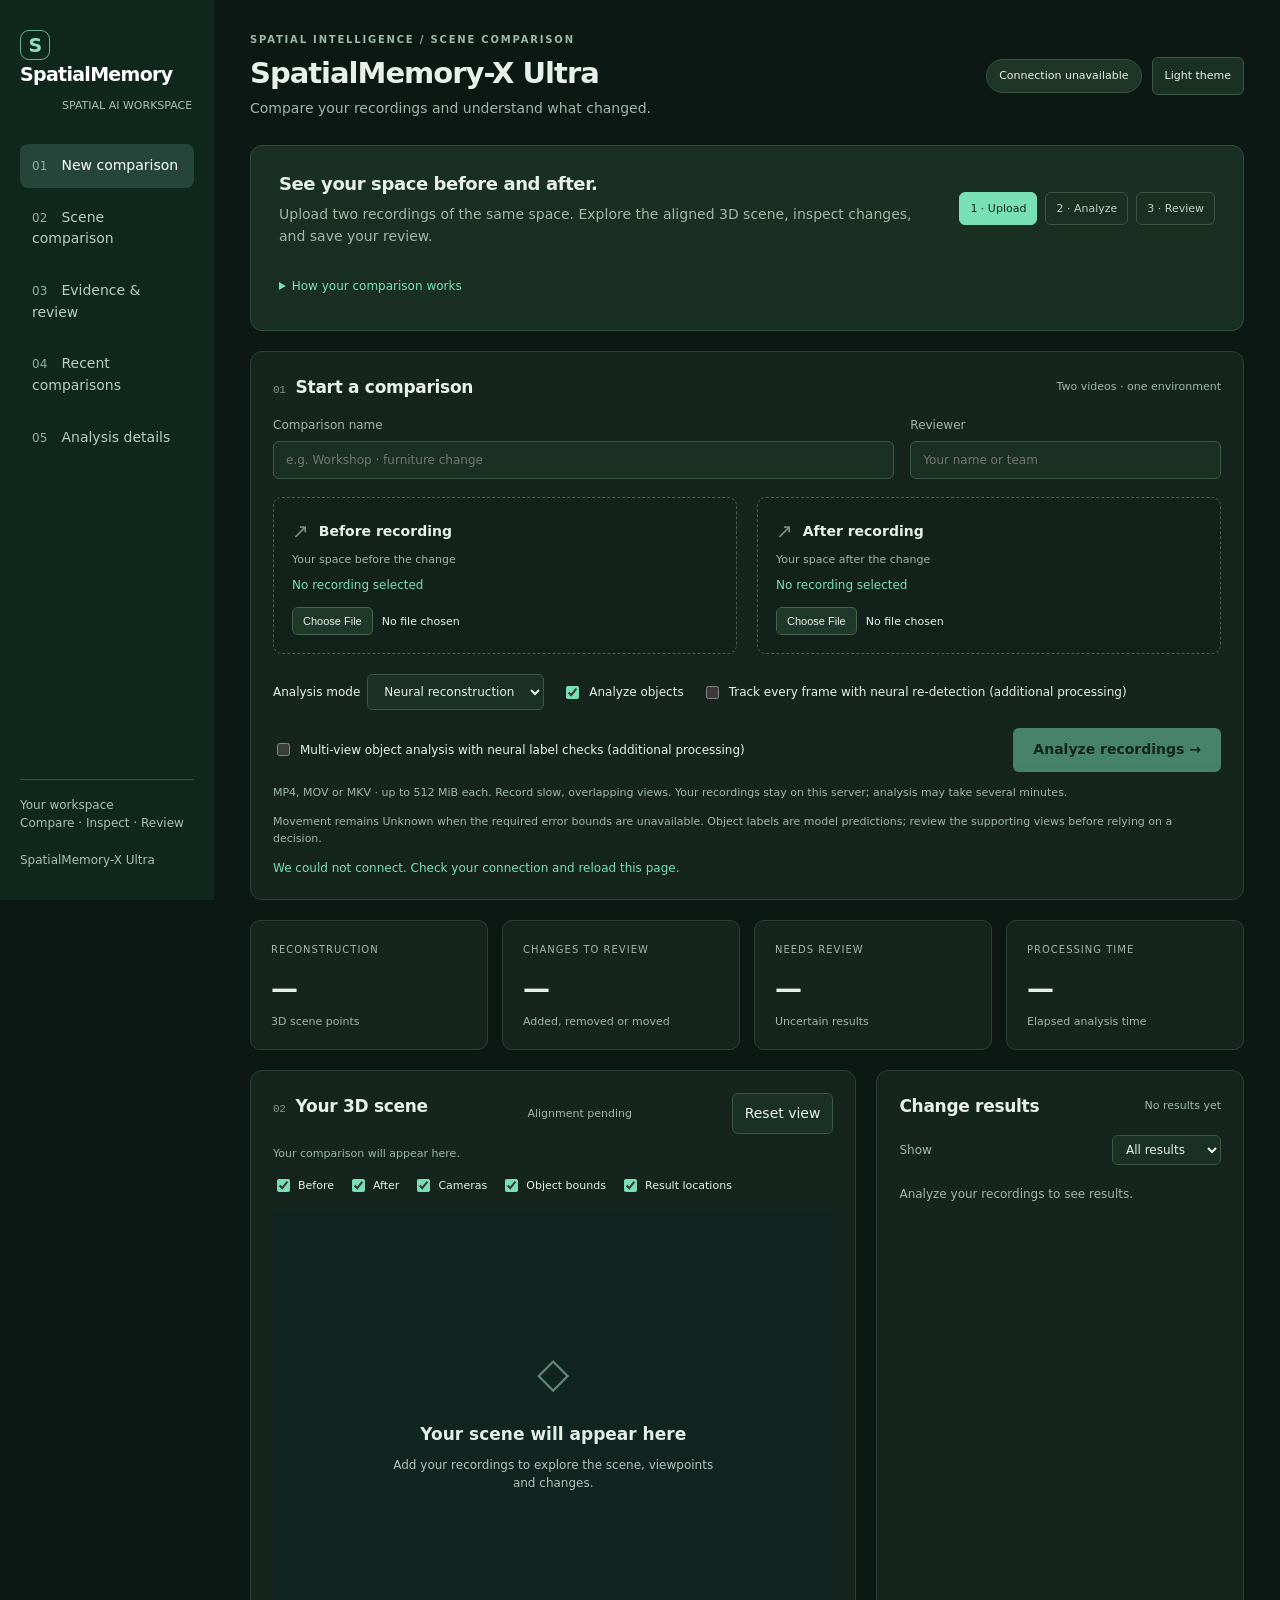
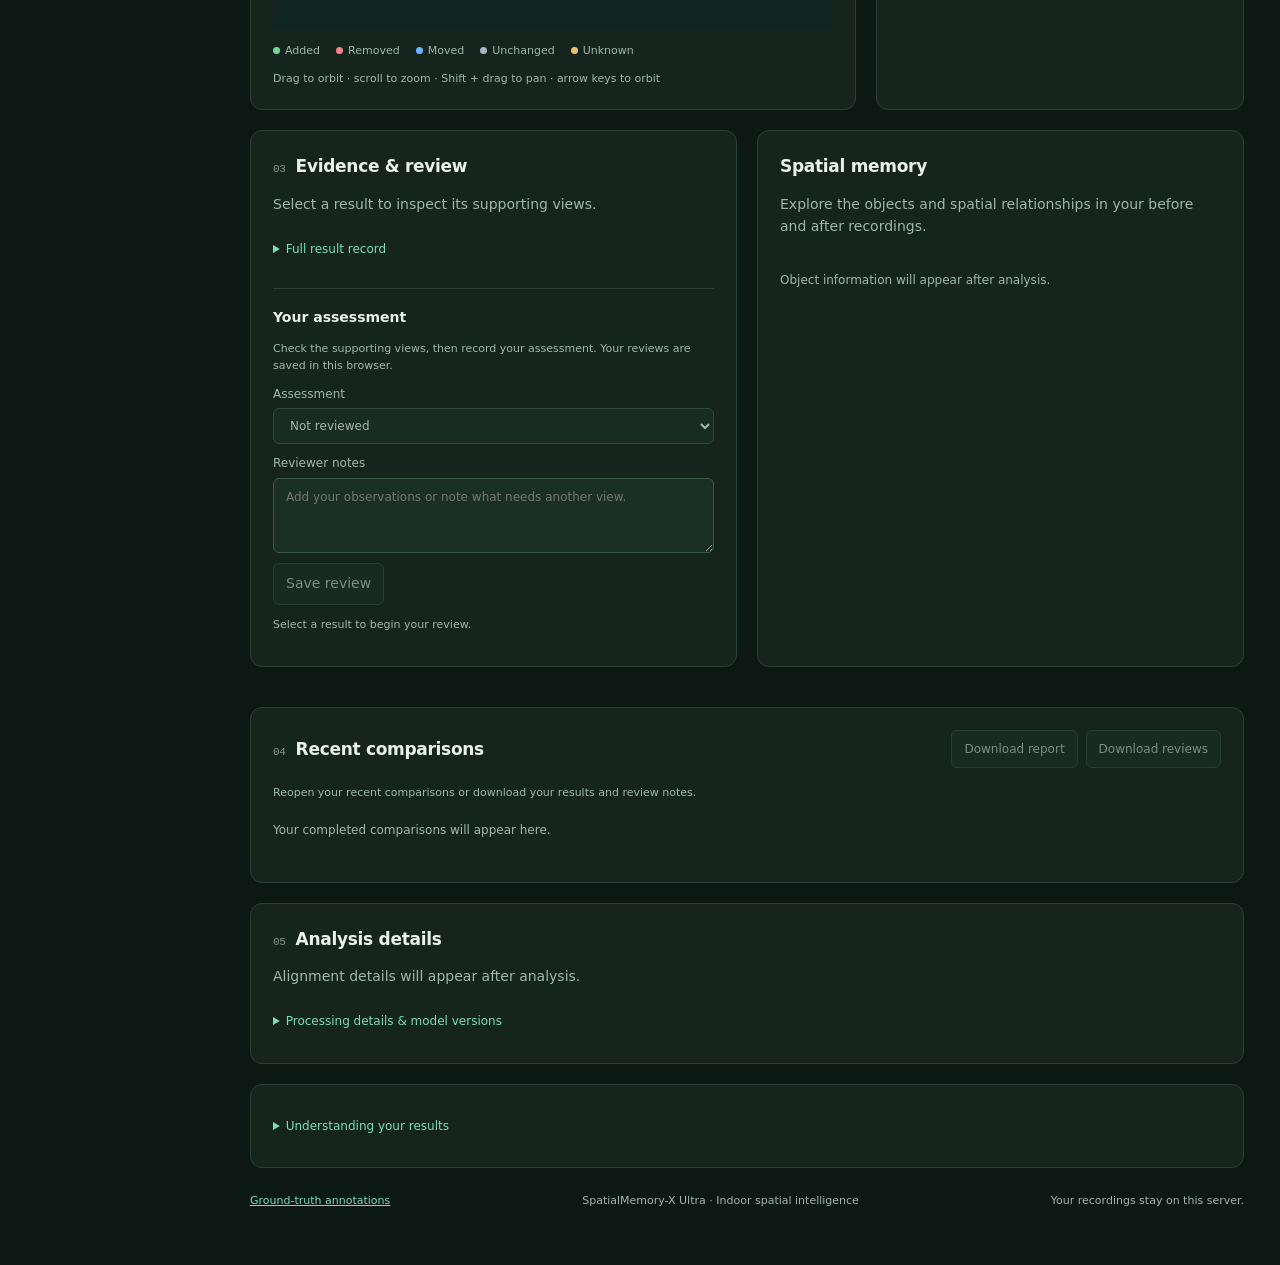
==== src/spatialmemory/dashboard.html @ 76702ff9 "Add and evaluate offline local vision-language backend with UI control" ====
<!doctype html>
<html lang="en" data-theme="dark">
  <head>
    <meta charset="utf-8" />
    <meta name="viewport" content="width=device-width,initial-scale=1" />
    <title>SpatialMemory-X Ultra · Scene comparison</title>
    <style>
      [hidden] { display: none !important; }
      #artifactLinks { margin: 16px 0; flex-wrap: wrap; }
      #artifactLinks a { display: inline-block; padding: 8px 12px; border: 1px solid currentColor; border-radius: 8px; text-decoration: none; font-size: 12px; }
      :root {
        color-scheme: light;
        --bg: #f4f5f2;
        --panel: #fff;
        --line: #dce2dd;
        --muted: #65746f;
        --text: #19342c;
        --accent: #087b62;
        --dark: #112b24;
      }
      * {
        box-sizing: border-box;
      }
      html {
        scroll-behavior: smooth;
        scroll-padding-top: 24px;
      }
      body {
        background: var(--bg);
        color: var(--text);
        font:
          14px/1.55 system-ui,
          -apple-system,
          sans-serif;
        margin: 0;
      }
      button,
      input,
      select,
      textarea {
        font: inherit;
      }
      button,
      a,
      input,
      select,
      textarea {
        touch-action: manipulation;
      }
      button:focus-visible,
      a:focus-visible,
      input:focus-visible,
      select:focus-visible,
      textarea:focus-visible,
      canvas:focus-visible {
        outline: 3px solid #31a786;
        outline-offset: 3px;
      }
      a {
        color: var(--accent);
      }
      .skip-link {
        position: fixed;
        top: -80px;
        left: 20px;
        z-index: 10;
        background: #fff;
        padding: 12px;
      }
      .skip-link:focus {
        top: 12px;
      }
      .rail {
        position: fixed;
        inset: 0 auto 0 0;
        width: 214px;
        background: var(--dark);
        color: #d9e9e2;
        padding: 30px 20px;
        display: flex;
        flex-direction: column;
        gap: 30px;
      }
      .brand {
        font-size: 19px;
        font-weight: 750;
        letter-spacing: -0.7px;
        color: #fff;
      }
      .brand-mark {
        display: inline-grid;
        place-items: center;
        width: 30px;
        height: 30px;
        border: 1px solid #66b397;
        border-radius: 9px;
        margin-right: 8px;
        color: #8ce2bf;
      }
      .rail small {
        color: #a6c2b6;
        display: block;
        font-size: 11px;
        margin: 7px 0 0 42px;
      }
      .rail nav {
        display: grid;
        gap: 8px;
      }
      .rail a {
        color: #b7cfc3;
        text-decoration: none;
        padding: 11px 12px;
        border-radius: 8px;
      }
      .rail a:hover,
      .rail a.active {
        background: #25453a;
        color: #fff;
      }
      .rail a span {
        display: inline-block;
        width: 25px;
        font-size: 12px;
        color: #8ab39f;
      }
      .rail-bottom {
        margin-top: auto;
        font-size: 12px;
        color: #a6c2b6;
        border-top: 1px solid #335046;
        padding-top: 16px;
      }
      main {
        max-width: 1680px;
        margin: 0 auto 0 214px;
        padding: 32px 36px;
      }
      header {
        display: flex;
        justify-content: space-between;
        align-items: center;
        gap: 18px;
        margin-bottom: 25px;
      }
      .eyebrow {
        font-size: 10px;
        font-weight: 700;
        letter-spacing: 1.8px;
        text-transform: uppercase;
        color: var(--muted);
      }
      h1 {
        font-size: 29px;
        line-height: 1.2;
        letter-spacing: -1px;
        margin: 8px 0;
      }
      h2 {
        font-size: 17px;
        margin: 0 0 14px;
        letter-spacing: -0.3px;
      }
      h3 {
        font-size: 14px;
        margin: 0 0 10px;
      }
      .muted {
        color: var(--muted);
      }
      .tag {
        font-size: 11px;
        background: #e6eee8;
        border: 1px solid #d6e1d9;
        padding: 7px 12px;
        border-radius: 20px;
        white-space: nowrap;
      }
      .service-dot {
        display: inline-block;
        width: 6px;
        height: 6px;
        background: #8e9993;
        border-radius: 50%;
        margin-right: 7px;
      }
      .service-dot.online {
        background: #168663;
      }
      .intro {
        display: flex;
        justify-content: space-between;
        align-items: center;
        gap: 20px;
        padding: 24px 28px;
        background: #e7eee7;
        border: 1px solid #d8e3d9;
        border-radius: 12px;
        margin-bottom: 20px;
      }
      .intro p {
        margin: 6px 0 0;
        max-width: 680px;
      }
      .intro strong {
        font-size: 18px;
        letter-spacing: -0.4px;
      }
      .steps {
        display: flex;
        gap: 8px;
        flex-wrap: wrap;
      }
      .step {
        border: 1px solid #c8d6cc;
        border-radius: 6px;
        padding: 7px 10px;
        font-size: 11px;
        background: #f3f6f1;
      }
      .step.current {
        background: #13684f;
        color: #fff;
        border-color: #13684f;
      }
      .grid {
        display: grid;
        grid-template-columns: 1fr 1fr;
        gap: 20px;
      }
      .workspace {
        display: grid;
        grid-template-columns: minmax(0, 1.65fr) minmax(300px, 1fr);
        gap: 20px;
      }
      .panel {
        background: var(--panel);
        border: 1px solid var(--line);
        padding: 22px;
        border-radius: 12px;
        margin: 20px 0;
        min-width: 0;
      }
      .workspace .panel {
        margin: 0;
      }
      .panel-heading,
      .banner {
        display: flex;
        align-items: center;
        justify-content: space-between;
        gap: 14px;
      }
      .panel-heading {
        margin-bottom: 16px;
      }
      .panel-heading h2 {
        margin: 0;
      }
      .section-number {
        font:
          11px ui-monospace,
          monospace;
        color: #81948a;
        margin-right: 10px;
      }
      .warning {
        color: #655e40;
        background: #f7f3e6;
        border: 1px solid #e8e0c4;
        padding: 12px 16px;
        border-radius: 8px;
        font-size: 12px;
        margin: 18px 0;
      }
      .upload {
        background: #fafcf9;
        border: 1px dashed #b6c9bd;
        border-radius: 9px;
        padding: 18px;
        cursor: pointer;
        min-width: 0;
      }
      .upload-title {
        display: flex;
        align-items: center;
        gap: 10px;
        font-weight: 650;
      }
      .upload-icon {
        font-size: 20px;
        font-weight: 400;
        color: #779387;
      }
      .upload small {
        display: block;
        color: var(--muted);
        font-size: 11px;
        margin-top: 4px;
      }
      .file-label {
        font-size: 12px;
        color: var(--accent);
        overflow-wrap: anywhere;
        display: block;
        margin-top: 8px;
      }
      label {
        display: block;
      }
      input,
      select,
      button,
      textarea {
        border: 1px solid #c9d5cc;
        border-radius: 6px;
        background: #fff;
        color: var(--text);
        padding: 9px 12px;
      }
      input[type="file"] {
        max-width: 100%;
        width: 100%;
        margin: 12px 0 0;
        font-size: 11px;
        background: transparent;
        border: 0;
        padding: 0;
      }
      input[type="file"]::file-selector-button {
        border: 1px solid #cbd8ce;
        border-radius: 5px;
        padding: 7px 10px;
        background: #fff;
        color: var(--text);
        margin-right: 9px;
      }
      input[type="checkbox"] {
        accent-color: var(--accent);
      }
      button {
        cursor: pointer;
      }
      button:hover {
        background: #edf4ee;
      }
      button.primary {
        background: var(--accent);
        color: #fff;
        font-weight: 650;
        border: 0;
        padding: 11px 20px;
      }
      button.primary:hover {
        background: #086b55;
      }
      button:disabled {
        opacity: 0.5;
        cursor: not-allowed;
      }
      .controls {
        display: flex;
        gap: 18px;
        flex-wrap: wrap;
        align-items: center;
        margin-top: 20px;
      }
      .controls label {
        display: flex;
        align-items: center;
        gap: 7px;
        font-size: 12px;
        max-width: 100%;
        flex-wrap: wrap;
      }
      .controls select {
        max-width: 100%;
      }
      .metadata {
        display: grid;
        grid-template-columns: 2fr 1fr;
        gap: 16px;
        margin-bottom: 18px;
      }
      .metadata label {
        font-size: 12px;
        color: var(--muted);
      }
      .metadata input {
        display: block;
        width: 100%;
        margin-top: 6px;
      }
      .form-note {
        font-size: 11px;
        margin: 12px 0 0;
      }
      .form-actions {
        margin-left: auto;
      }
      video {
        width: 100%;
        max-height: 180px;
        display: none;
        border-radius: 6px;
        margin-top: 12px;
        background: #112b24;
      }
      .scene-surface {
        position: relative;
      }
      canvas {
        width: 100%;
        height: 420px;
        background: #10251f;
        border-radius: 8px;
        touch-action: none;
        display: block;
      }
      .scene-empty {
        position: absolute;
        inset: 0;
        display: grid;
        place-content: center;
        text-align: center;
        pointer-events: none;
        color: #afc6ba;
        padding: 35px;
      }
      .scene-empty strong {
        font-size: 17px;
        color: #e3eee7;
      }
      .scene-empty p {
        max-width: 320px;
        margin: 8px auto;
        font-size: 12px;
      }
      .scene-empty .empty-symbol {
        font-size: 42px;
        color: #618674;
        margin-bottom: 16px;
      }
      .toolbar {
        display: flex;
        gap: 14px;
        flex-wrap: wrap;
        font-size: 11px;
        margin-bottom: 15px;
      }
      .toolbar label {
        display: flex;
        align-items: center;
        gap: 5px;
      }
      .legend {
        display: flex;
        gap: 16px;
        flex-wrap: wrap;
        font-size: 11px;
        color: var(--muted);
        margin-top: 12px;
      }
      .dot {
        width: 7px;
        height: 7px;
        display: inline-block;
        border-radius: 50%;
        margin-right: 5px;
      }
      .stats {
        display: grid;
        grid-template-columns: repeat(4, 1fr);
        gap: 14px;
        margin: 20px 0;
      }
      .stat {
        background: var(--panel);
        border: 1px solid var(--line);
        padding: 17px 20px;
        border-radius: 10px;
      }
      .stat strong {
        font-size: 27px;
        font-weight: 550;
        letter-spacing: -1px;
        display: block;
        margin-top: 8px;
      }
      .stat span {
        color: var(--muted);
        font-size: 11px;
      }
      .stat .stat-label {
        font-size: 10px;
        letter-spacing: 1px;
        text-transform: uppercase;
      }
      .event {
        display: block;
        width: 100%;
        text-align: left;
        background: #f8faf7;
        margin: 8px 0;
        padding: 12px;
        border-color: var(--line);
      }
      .event.selected {
        border-color: var(--accent);
        background: #eaf4ec;
        box-shadow: inset 3px 0 var(--accent);
      }
      .event small {
        display: block;
        color: var(--muted);
        font-size: 11px;
        margin-top: 5px;
      }
      .chip {
        font-size: 10px;
        font-weight: 750;
        display: inline-block;
        margin-right: 7px;
        letter-spacing: 0.3px;
      }
      .evidence-image {
        width: 100%;
        border-radius: 7px;
      }
      .evidence-frame {
        margin: 0;
        min-width: 0;
      }
      #frames {
        display: grid;
        grid-template-columns: repeat(2, minmax(0, 1fr));
        gap: 14px;
      }
      .frame-title {
        font-size: 11px;
        color: var(--muted);
        margin: 12px 0 5px;
      }
      pre {
        white-space: pre-wrap;
        word-break: break-word;
        font:
          11px/1.6 ui-monospace,
          monospace;
        overflow: auto;
        max-height: 450px;
        color: #40564a;
        background: #f5f7f3;
        border-radius: 6px;
        padding: 14px;
      }
      table {
        width: 100%;
        border-collapse: collapse;
        font-size: 12px;
      }
      th,
      td {
        text-align: left;
        padding: 10px;
        border-bottom: 1px solid var(--line);
      }
      th {
        color: var(--muted);
        font-weight: 500;
      }
      td {
        overflow-wrap: anywhere;
      }
      #memory {
        overflow-x: auto;
      }
      details > summary {
        cursor: pointer;
        color: var(--accent);
        font-size: 12px;
        padding: 10px 0;
      }
      #status {
        color: var(--accent);
        font-size: 12px;
        margin-bottom: 0;
        overflow-wrap: anywhere;
      }
      .empty {
        color: var(--muted);
        padding: 20px 0;
        font-size: 12px;
      }
      #events {
        max-height: 410px;
        overflow: auto;
      }
      .filter-row {
        display: flex;
        justify-content: space-between;
        align-items: center;
        font-size: 12px;
      }
      .filter-row select {
        padding: 6px 9px;
        max-width: 180px;
      }
      .review-form {
        border-top: 1px solid var(--line);
        margin-top: 20px;
        padding-top: 18px;
      }
      .review-form label {
        font-size: 12px;
        color: var(--muted);
        margin: 10px 0;
      }
      .review-form select,
      .review-form textarea {
        display: block;
        width: 100%;
        margin-top: 5px;
      }
      .review-form textarea {
        resize: vertical;
        min-height: 75px;
      }
      .review-status {
        font-size: 11px;
        color: var(--muted);
      }
      .run-item {
        display: flex;
        align-items: center;
        justify-content: space-between;
        gap: 15px;
        border-bottom: 1px solid var(--line);
        padding: 12px 0;
      }
      .run-item strong {
        font-size: 13px;
      }
      .run-item small {
        display: block;
        font-size: 11px;
        color: var(--muted);
      }
      .run-item button {
        font-size: 12px;
      }
      .footer {
        font-size: 11px;
        color: var(--muted);
        display: flex;
        justify-content: space-between;
        gap: 14px;
        margin: 24px 0;
      }
      .kbd {
        font:
          10px ui-monospace,
          monospace;
        border: 1px solid var(--line);
        padding: 1px 4px;
        border-radius: 3px;
      }
      .export-group {
        display: flex;
        gap: 8px;
        flex-wrap: wrap;
      }
      .export-group button {
        font-size: 12px;
      }
      .workspace-note {
        font-size: 11px;
        margin-bottom: 0;
      }
      .alignment-badge {
        font-size: 11px;
        color: var(--muted);
      }
      @media (min-width: 1600px) {
        main {
          padding: 40px 50px;
        }
      }
      @media (max-width: 1100px) {
        .rail {
          width: 175px;
          padding: 25px 14px;
        }
        main {
          margin-left: 175px;
          padding: 25px 22px;
        }
        .workspace {
          grid-template-columns: minmax(0, 1.4fr) minmax(270px, 1fr);
        }
        .intro {
          align-items: flex-start;
          flex-direction: column;
        }
      }
      @media (max-width: 850px) {
        .rail {
          position: static;
          width: 100%;
          padding: 15px 18px;
          gap: 14px;
        }
        .rail small,
        .rail-bottom {
          display: none;
        }
        .rail nav {
          display: flex;
          flex-wrap: wrap;
          gap: 5px;
        }
        .rail a {
          padding: 6px 10px;
          font-size: 12px;
        }
        .rail a span {
          width: 18px;
        }
        main {
          margin: 0;
          padding: 20px 18px;
        }
        .grid,
        .workspace {
          grid-template-columns: 1fr;
        }
        .stats {
          grid-template-columns: repeat(2, 1fr);
        }
        header {
          align-items: flex-start;
        }
        .tag {
          font-size: 10px;
          white-space: normal;
          max-width: 125px;
        }
        h1 {
          font-size: 25px;
        }
        canvas {
          height: 340px;
        }
        #frames {
          grid-template-columns: 1fr;
        }
        .metadata {
          grid-template-columns: 1fr;
        }
        .intro {
          padding: 20px;
        }
        .panel {
          padding: 18px;
        }
        .form-actions {
          margin-left: 0;
          width: 100%;
        }
        .form-actions button {
          width: 100%;
        }
        .footer {
          flex-direction: column;
        }
        .run-item {
          flex-wrap: wrap;
        }
      }

      .header-actions {
        display: flex;
        align-items: center;
        gap: 10px;
      }
      header > div {
        min-width: 0;
      }
      #themeToggle {
        font-size: 11px;
        white-space: nowrap;
      }
      .intro {
        flex-wrap: wrap;
      }
      .intro > div:first-child {
        flex: 1 1 380px;
      }
      .method-overview {
        order: 3;
        flex-basis: 100%;
      }
      .method-overview p {
        font-size: 12px;
        max-width: 900px;
      }
      .scene-empty .empty-symbol {
        font-family: system-ui;
      }
      #loadedTrial {
        margin-bottom: 14px;
        overflow-wrap: anywhere;
      }
      html[data-theme="dark"] {
        color-scheme: dark;
        --bg: #0c1814;
        --panel: #15251e;
        --line: #2b4035;
        --muted: #a0b7aa;
        --text: #e8f0ea;
        --accent: #79dfb5;
        --dark: #10271e;
      }
      html[data-theme="dark"] .rail {
        background: #10271e;
      }
      html[data-theme="dark"] .tag {
        background: #1e3528;
        border-color: #355442;
      }
      html[data-theme="dark"] .intro {
        background: #192f23;
        border-color: #304c39;
      }
      html[data-theme="dark"] .step {
        background: #1b3025;
        border-color: #3b5544;
        color: #bcd2c3;
      }
      html[data-theme="dark"] .step.current {
        background: #79dfb5;
        border-color: #79dfb5;
        color: #10271e;
      }
      html[data-theme="dark"] .upload {
        background: #12211a;
        border-color: #45624f;
      }
      html[data-theme="dark"] input,
      html[data-theme="dark"] select,
      html[data-theme="dark"] textarea,
      html[data-theme="dark"] button {
        background: #1b3025;
        border-color: #3b5745;
        color: #e8f0ea;
      }
      html[data-theme="dark"] input[type="file"] {
        background: transparent;
        border: 0;
      }
      html[data-theme="dark"] input[type="file"]::file-selector-button {
        background: #20382a;
        color: #e8f0ea;
        border-color: #46634d;
      }
      html[data-theme="dark"] button:hover {
        background: #294431;
      }
      html[data-theme="dark"] button.primary {
        background: #79dfb5;
        color: #10271e;
      }
      html[data-theme="dark"] button.primary:hover {
        background: #9be9c7;
      }
      html[data-theme="dark"] .event {
        background: #192c21;
      }
      html[data-theme="dark"] .event.selected {
        background: #234231;
      }
      html[data-theme="dark"] .warning {
        background: #302b1d;
        border-color: #5a4b2b;
        color: #ead7a1;
      }
      html[data-theme="dark"] pre {
        background: #102019;
        color: #c5d9cb;
      }
      html[data-theme="dark"] .alignment-badge {
        color: var(--muted);
      }
      html[data-theme="dark"] .chip[data-change="ADDED"] {
        color: #71d898 !important;
      }
      html[data-theme="dark"] .chip[data-change="REMOVED"] {
        color: #f68083 !important;
      }
      html[data-theme="dark"] .chip[data-change="MOVED"] {
        color: #66b4ff !important;
      }
      html[data-theme="dark"] .chip[data-change="UNCHANGED"] {
        color: #b6c4bc !important;
      }
      html[data-theme="dark"] .chip[data-change="UNKNOWN"] {
        color: #ecc16b !important;
      }
      html[data-theme="dark"] #alignmentBadge[data-valid="true"] {
        color: #79dfb5 !important;
      }
      html[data-theme="dark"] #alignmentBadge[data-valid="false"] {
        color: #f68083 !important;
      }
      @media (max-width: 850px) {
        header {
          display: block;
        }
        .header-actions {
          margin-top: 14px;
        }
        .intro > div:first-child {
          flex-basis: 100%;
        }
      }
    </style>
  </head>
  <body>
    <a class="skip-link" href="#trial">Skip to your workspace</a>
    <aside class="rail" aria-label="Workspace navigation">
      <div>
        <div class="brand"><span class="brand-mark">S</span>SpatialMemory</div>
        <small>SPATIAL AI WORKSPACE</small>
      </div>
      <nav>
        <a class="active" href="#trial"><span>01</span> New comparison</a
        ><a href="#scene"><span>02</span> Scene comparison</a
        ><a href="#evidence-panel"><span>03</span> Evidence &amp; review</a
        ><a href="#history"><span>04</span> Recent comparisons</a
        ><a href="#diagnostic-panel"><span>05</span> Analysis details</a>
      </nav>
      <div class="rail-bottom">
        Your workspace<br />Compare · Inspect · Review<br /><br />SpatialMemory-X
        Ultra
      </div>
    </aside>
    <main>
      <header>
        <div>
          <div class="eyebrow">Spatial intelligence / scene comparison</div>
          <h1>SpatialMemory-X Ultra</h1>
          <div class="muted">
            Compare your recordings and understand what changed.
          </div>
        </div>
        <div class="header-actions">
          <span class="tag" id="serviceStatus" data-state="connecting"
            ><i class="service-dot"></i>Connecting…</span
          ><button
            type="button"
            id="themeToggle"
            aria-label="Switch to light theme"
          >
            Light theme
          </button>
        </div>
      </header>
      <div class="intro">
        <div>
          <strong>See your space before and after.</strong>
          <p class="muted">
            Upload two recordings of the same space. Explore the aligned 3D
            scene, inspect changes, and save your review.
          </p>
        </div>
        <details class="method-overview">
          <summary>How your comparison works</summary>
          <p>
            We prepare your frames, reconstruct each recording, and align the
            scenes before comparing them. Object analysis uses masks, appearance
            and distinct viewpoints to assess changes. Results with insufficient
            evidence remain Unknown.
          </p>
        </details>
        <div class="steps" aria-label="Comparison workflow">
          <span class="step current" id="stepInput">1 · Upload</span
          ><span class="step" id="stepProcess">2 · Analyze</span
          ><span class="step" id="stepReview">3 · Review</span>
        </div>
      </div>
      <section class="panel" id="trial" tabindex="-1">
        <div class="panel-heading">
          <h2><span class="section-number">01</span>Start a comparison</h2>
          <span class="muted" style="font-size: 11px"
            >Two videos · one environment</span
          >
        </div>
        <form id="upload">
          <div class="metadata">
            <label
              >Comparison name<input
                id="trialName"
                maxlength="100"
                placeholder="e.g. Workshop · furniture change" /></label
            ><label
              >Reviewer<input
                id="reviewerName"
                maxlength="80"
                placeholder="Your name or team"
            /></label>
          </div>
          <div class="grid">
            <label class="upload"
              ><span class="upload-title"
                ><span class="upload-icon">↗</span>Before recording</span
              ><small>Your space before the change</small
              ><span class="file-label" id="beforeFile"
                >No recording selected</span
              ><input
                type="file"
                name="before"
                accept=".mp4,.mov,.mkv,video/*"
                required /><video controls preload="metadata" id="bv"></video><small id="beforePreview" role="status" hidden></small></label
            ><label class="upload"
              ><span class="upload-title"
                ><span class="upload-icon">↗</span>After recording</span
              ><small>Your space after the change</small
              ><span class="file-label" id="afterFile"
                >No recording selected</span
              ><input
                type="file"
                name="after"
                accept=".mp4,.mov,.mkv,video/*"
                required /><video controls preload="metadata" id="av"></video><small id="afterPreview" role="status" hidden></small></label>
          </div>
          <div class="controls">
            <label
              >Analysis mode<select name="geometry_backend">
                <option value="vggt">Neural reconstruction</option>
                <option value="sparse">Geometry only</option>
              </select></label
            ><label
              ><input
                type="checkbox"
                name="semantics_enabled"
                value="true"
                checked
              />Analyze objects</label
            >
            <label><input type="checkbox" name="temporal_tracking_enabled" value="true" />Track every frame with neural re-detection (additional processing)</label>
            <label><input type="checkbox" name="multiview_object_analysis" value="true" />Multi-view object analysis with neural label checks (additional processing)</label>
            <div class="form-actions">
              <button class="primary" id="run">Analyze recordings →</button>
            </div>
          </div>
          <p class="muted form-note">
            MP4, MOV or MKV · up to 512 MiB each. Record slow, overlapping
            views. Your recordings stay on this server; analysis may take
            several minutes.
          </p>
          <p class="muted form-note">Movement remains Unknown when the required error bounds are unavailable. Object labels are model predictions; review the supporting views before relying on a decision.</p>
          <p class="warning" id="profileNotice" hidden>
            Neural reconstruction uses a research model licensed for
            noncommercial use. Review the VGGT licence before using this mode
            for company work.
          </p>
        </form>
        <p id="status" role="status" aria-live="polite">
          Choose your before and after recordings to begin.
        </p>
      </section>
      <div class="stats">
        <div class="stat">
          <span class="stat-label">Reconstruction</span
          ><strong id="pointCount">—</strong><span>3D scene points</span>
        </div>
        <div class="stat">
          <span class="stat-label">Changes to review</span
          ><strong id="eventCount">—</strong
          ><span>Added, removed or moved</span>
        </div>
        <div class="stat">
          <span class="stat-label">Needs review</span
          ><strong id="unknownCount">—</strong><span>Uncertain results</span>
        </div>
        <div class="stat">
          <span class="stat-label">Processing time</span
          ><strong id="runtime">—</strong><span>Elapsed analysis time</span>
        </div>
      </div>
      <div class="workspace">
        <section class="panel" id="scene">
          <div class="banner">
            <h2><span class="section-number">02</span>Your 3D scene</h2>
            <span id="alignmentBadge" class="alignment-badge"
              >Alignment pending</span
            ><button id="resetView">Reset view</button>
          </div>
          <p id="loadedTrial" class="muted workspace-note" role="status">
            Your comparison will appear here.
          </p>
          <div class="toolbar">
            <label
              ><input id="beforeLayer" type="checkbox" checked />Before</label
            ><label
              ><input id="afterLayer" type="checkbox" checked />After</label
            ><label
              ><input id="cameraLayer" type="checkbox" checked />Cameras</label
            ><label
              ><input id="objectLayer" type="checkbox" checked />Object
              bounds</label
            ><label
              ><input id="changeLayer" type="checkbox" checked />Result
              locations</label
            >
          </div>
          <div class="scene-surface">
            <div class="scene-empty" id="sceneEmpty">
              <div class="empty-symbol">◇</div>
              <strong>Your scene will appear here</strong>
              <p>
                Add your recordings to explore the scene, viewpoints and
                changes.
              </p>
            </div>
            <canvas
              tabindex="0"
              id="world"
              width="1100"
              height="470"
              aria-label="Interactive reconstructed 3D point cloud. Arrow keys rotate. Plus and minus zoom. Zero resets."
            ></canvas>
          </div>
          <div class="legend">
            <span><i class="dot" style="background: #71d898"></i>Added</span
            ><span><i class="dot" style="background: #f68083"></i>Removed</span
            ><span><i class="dot" style="background: #66b4ff"></i>Moved</span
            ><span
              ><i class="dot" style="background: #a7b4c8"></i>Unchanged</span
            ><span><i class="dot" style="background: #ecc16b"></i>Unknown</span>
          </div>
          <p class="muted workspace-note">
            Drag to orbit · scroll to zoom · Shift + drag to pan · arrow keys to
            orbit
          </p>
        </section>
        <section class="panel">
          <div class="panel-heading">
            <h2>Change results</h2>
            <span id="reviewCount" class="alignment-badge">No results yet</span>
          </div>
          <label class="muted filter-row"
            >Show<select id="filter">
              <option value="all">All results</option>
              <option value="ADDED">Added</option>
              <option value="REMOVED">Removed</option>
              <option value="MOVED">Moved</option>
              <option value="UNCHANGED">Unchanged</option>
              <option value="UNKNOWN">Unknown</option>
            </select></label
          >
          <div id="events" class="empty">
            Analyze your recordings to see results.
          </div>
        </section>
      </div>
      <div class="grid">
        <section class="panel" id="evidence-panel">
          <h2><span class="section-number">03</span>Evidence &amp; review</h2>
          <p id="explanation" class="muted">
            Select a result to inspect its supporting views.
          </p>
          <div id="frames"></div>
          <details>
            <summary>Full result record</summary>
            <pre id="evidence">No result selected.</pre>
          </details>
          <form class="review-form" id="reviewForm">
            <h3>Your assessment</h3>
            <p class="review-status">
              Check the supporting views, then record your assessment. Your
              reviews are saved in this browser.
            </p>
            <label
              >Assessment<select id="reviewDecision" disabled>
                <option value="unreviewed">Not reviewed</option>
                <option value="supported">Supported by the evidence</option>
                <option value="unsupported">
                  Not supported by the evidence
                </option>
                <option value="investigate">More evidence needed</option>
              </select></label
            ><label
              >Reviewer notes<textarea
                id="reviewNotes"
                maxlength="2000"
                disabled
                placeholder="Add your observations or note what needs another view."
              ></textarea></label
            ><button id="saveReview" type="submit" disabled>Save review</button>
            <p class="review-status" id="reviewStatus" role="status">
              Select a result to begin your review.
            </p>
          </form>
        </section>
        <section class="panel">
          <h2>Spatial memory</h2>
          <p class="muted">
            Explore the objects and spatial relationships in your before and
            after recordings.
          </p>
          <div id="memory" class="empty">
            Object information will appear after analysis.
          </div>
        </section>
      </div>
      <section class="panel" id="history">
        <div class="panel-heading">
          <h2><span class="section-number">04</span>Recent comparisons</h2>
          <div class="export-group">
            <button id="exportReport" disabled>Download report</button
            ><button id="exportReview" disabled>Download reviews</button>
          </div>
        </div>
        <p class="muted form-note">
          Reopen your recent comparisons or download your results and review
          notes.
        </p>
        <div id="artifactLinks" class="export-group" hidden></div>
        <section id="visualPanel" hidden>
          <h3>Visual comparison</h3>
          <p>Optional image-based proposals, separate from verified 3D changes. Runs locally on the analysis server; no vision API key is required.</p>
          <button type="button" id="visualCompare" disabled>Run visual comparison</button>
          <p id="visualStatus" role="status"></p>
          <div id="visualResults"></div>
        </section>
        <div id="recentRuns" class="empty">
          Your completed comparisons will appear here.
        </div>
      </section>
      <section class="panel" id="diagnostic-panel">
        <h2><span class="section-number">05</span>Analysis details</h2>
        <p id="registration" class="muted">
          Alignment details will appear after analysis.
        </p>
        <details>
          <summary>Processing details &amp; model versions</summary>
          <pre id="diagnostics">No comparison loaded.</pre>
        </details>
      </section>
      <details id="interpretation" class="panel">
        <summary>Understanding your results</summary>
        <p class="muted">
          Object labels and change types are estimates from your recordings.
          Review the supporting views before accepting a result. An object
          outside the recorded views stays Unknown.
        </p>
        <p class="muted">
          Distances use reconstruction units until metric scale is established.
          Real-world accuracy has not yet been benchmarked. This workspace
          analyzes recordings and has no robot control connection.
        </p>
      </details>
      <footer class="footer">
        <a href="/annotate">Ground-truth annotations</a>
        <span>SpatialMemory-X Ultra · Indoor spatial intelligence</span
        ><span>Your recordings stay on this server.</span>
      </footer>
    </main>
    <script>
      const $ = (id) => document.getElementById(id),
        canvas = $("world"),
        ctx = canvas.getContext("2d");
      const colors = {
        ADDED: "#71d898",
        REMOVED: "#f68083",
        MOVED: "#66b4ff",
        UNCHANGED: "#a7b4c8",
        UNKNOWN: "#ecc16b",
      };
      let cloud = null,
        report = null,
        job = null,
        selected = null,
        yaw = 0.5,
        pitch = 0.2,
        zoom = 1,
        pan = [0, 0],
        drag = null,
        center = [0, 0, 0],
        radius = 1;
      const previews = {};
      let trialPending = null;
      let loadGeneration = 0;
      let busy = false;
      let capabilities = null;
      let loadingControls = null;
      let serviceAvailable = true;
      function applyCapabilities() {
        if (!capabilities) return;
        const geometry = document.querySelector("[name=geometry_backend]");
        const masks = document.querySelector("[name=semantics_enabled]");
        geometry.querySelector("[value=vggt]").disabled = !capabilities.vggt;
        if (!capabilities.vggt && geometry.value === "vggt")
          geometry.value = "sparse";
        if (!capabilities.semantics) {
          masks.checked = false;
          masks.disabled = true;
        }
        profileNotice();
      }
      function beginLoadingForm() {
        if (busy) return;
        if (!loadingControls)
          loadingControls = Array.from($("upload").elements).map((control) => [
            control,
            control.disabled,
          ]);
        for (const [control] of loadingControls) control.disabled = true;
      }
      function endLoadingForm() {
        if (loadingControls) {
          for (const [control, disabled] of loadingControls)
            control.disabled = disabled;
          loadingControls = null;
        }
        applyCapabilities();
        if (!serviceAvailable) $("run").disabled = true;
      }
      const sessionStorageFallback = new Map();
      const assessments = new Set([
        "unreviewed",
        "supported",
        "unsupported",
        "investigate",
      ]);
      function rememberLast(id) {
        try {
          localStorage.setItem("spatialmemory_last_run", id);
        } catch {
          /* The current run remains usable without browser persistence. */
        }
      }
      function lastRun() {
        try {
          return localStorage.getItem("spatialmemory_last_run");
        } catch {
          return null;
        }
      }
      function trialHistory() {
        return stored("spatialmemory_trials", [])
          .filter(
            (t) =>
              t &&
              /^[a-f0-9]{32}$/.test(t.id) &&
              typeof t.name === "string" &&
              typeof t.reviewer === "string" &&
              typeof (t.opened_at || t.completed_at) === "string" &&
              Number.isFinite(Date.parse(t.opened_at || t.completed_at)),
          )
          .map((t) => ({ ...t, opened_at: t.opened_at || t.completed_at }));
      }
      function reviewRecords(key = reviewKey()) {
        return Object.fromEntries(
          Object.entries(stored(key, {})).filter(
            ([id, r]) =>
              r &&
              assessments.has(r.assessment) &&
              typeof r.notes === "string" &&
              typeof r.reviewer === "string",
          ),
        );
      }
      function draftsKey() {
        return "spatialmemory_review_drafts_" + job;
      }
      function captureReviewDraft() {
        if (!job || !selected) return;
        const drafts = reviewRecords(draftsKey());
        drafts[selected] = {
          assessment: $("reviewDecision").value,
          notes: $("reviewNotes").value,
          reviewer: $("reviewerName").value.trim(),
        };
        const saved = persist(draftsKey(), drafts);
        $("reviewStatus").textContent = saved
          ? "Your draft is saved. Select Save review to record your assessment."
          : "Your draft is available until you close this page. Browser storage is unavailable.";
      }
      $("reviewDecision").addEventListener("change", captureReviewDraft);
      $("reviewNotes").addEventListener("input", captureReviewDraft);
      function stored(key, fallback) {
        try {
          const value = sessionStorageFallback.has(key)
            ? sessionStorageFallback.get(key)
            : JSON.parse(localStorage.getItem(key));
          if (Array.isArray(fallback))
            return Array.isArray(value) ? value : fallback;
          return value && typeof value === "object" && !Array.isArray(value)
            ? value
            : fallback;
        } catch {
          return fallback;
        }
      }
      function persist(key, value) {
        sessionStorageFallback.set(key, value);
        try {
          localStorage.setItem(key, JSON.stringify(value));
          return true;
        } catch {
          return false;
        }
      }
      function applyTheme(theme) {
        const value = theme === "light" ? "light" : "dark";
        document.documentElement.dataset.theme = value;
        $("themeToggle").textContent =
          value === "dark" ? "Light theme" : "Dark theme";
        $("themeToggle").setAttribute(
          "aria-label",
          value === "dark" ? "Switch to light theme" : "Switch to dark theme",
        );
      }
      applyTheme(stored("spatialmemory_theme", {}).theme);
      $("themeToggle").onclick = () => {
        const theme =
          document.documentElement.dataset.theme === "dark" ? "light" : "dark";
        applyTheme(theme);
        persist("spatialmemory_theme", { theme });
      };
      function workflow(active) {
        for (const [i, id] of [
          "stepInput",
          "stepProcess",
          "stepReview",
        ].entries())
          $(id).classList.toggle("current", i === active);
      }
      function profileNotice() {
        $("profileNotice").hidden =
          document.querySelector("[name=geometry_backend]").value !== "vggt";
      }
      document
        .querySelector("[name=geometry_backend]")
        .addEventListener("change", profileNotice);
      function reviewKey() {
        return "spatialmemory_reviews_" + job;
      }
      function refreshReviewCount() {
        if (!report) return;
        const reviews = reviewRecords();
        const count = report.events.filter(
          (e) => reviews[e.id] && reviews[e.id].assessment !== "unreviewed",
        ).length;
        $("reviewCount").textContent =
          count + " / " + report.events.length + " reviewed";
      }
      function reviewSelection(event) {
        const saved = reviewRecords()[event.id];
        const draft = reviewRecords(draftsKey())[event.id];
        const current = draft || saved;
        for (const id of ["reviewDecision", "reviewNotes", "saveReview"])
          $(id).disabled = false;
        $("reviewDecision").value = current?.assessment || "unreviewed";
        $("reviewNotes").value = current?.notes || "";
        $("reviewStatus").textContent = draft
          ? "Your draft is restored. Select Save review when you are ready."
          : saved
            ? "Your saved review · " + (saved.reviewer || "unnamed reviewer")
            : "You have not reviewed this result yet.";
      }
      $("reviewForm").onsubmit = (e) => {
        e.preventDefault();
        if (!job || !selected) return;
        const records = reviewRecords();
        records[selected] = {
          assessment: $("reviewDecision").value,
          notes: $("reviewNotes").value,
          reviewer: $("reviewerName").value.trim(),
          recorded_at: new Date().toISOString(),
          provenance: "human review; not ground truth",
        };
        const saved = persist(reviewKey(), records);
        const drafts = reviewRecords(draftsKey());
        delete drafts[selected];
        persist(draftsKey(), drafts);
        $("reviewStatus").textContent = saved
          ? "Your review is saved in this browser."
          : "Review kept for this session only. Download reviews before closing this page.";
        refreshReviewCount();
      };
      function downloadJSON(value, name) {
        const url = URL.createObjectURL(
          new Blob([JSON.stringify(value, null, 2)], {
            type: "application/json",
          }),
        );
        const a = document.createElement("a");
        a.href = url;
        a.download = name;
        a.click();
        setTimeout(() => URL.revokeObjectURL(url), 1000);
      }
      $("exportReport").onclick = () => {
        if (report)
          downloadJSON(report, "spatialmemory-" + job + "-report.json");
      };
      $("exportReview").onclick = () => {
        if (job)
          downloadJSON(
            {
              job_id: job,
              trial: trialHistory().find((t) => t.id === job) || null,
              reviews: reviewRecords(),
              provenance:
                "Browser-stored human assessments, separate from model output and ground truth",
            },
            "spatialmemory-" + job + "-reviews.json",
          );
      };
      function showRecent() {
        const trials = trialHistory();
        $("recentRuns").replaceChildren();
        if (!trials.length) {
          $("recentRuns").textContent =
            "Your completed comparisons will appear here.";
          return;
        }
        for (const trial of trials) {
          const row = document.createElement("div");
          row.className = "run-item";
          const info = document.createElement("div"),
            name = document.createElement("strong"),
            detail = document.createElement("small"),
            open = document.createElement("button");
          name.textContent = trial.name || "Untitled comparison";
          detail.textContent =
            "Opened " +
            new Date(trial.opened_at).toLocaleString() +
            " · " +
            trial.id.slice(0, 8);
          open.textContent = "Open comparison";
          open.disabled = busy;
          open.onclick = async () => {
            open.disabled = true;
            try {
              if (await loadRun(trial.id))
                $("scene").scrollIntoView({ behavior: "smooth" });
            } catch (e) {
              $("status").textContent =
                "Could not open your comparison: " + e.message;
            } finally {
              open.disabled = false;
            }
          };
          info.append(name, detail);
          row.append(info, open);
          $("recentRuns").append(row);
        }
      }
      showRecent();
      canvas.addEventListener("keydown", (e) => {
        if (
          ![
            "ArrowLeft",
            "ArrowRight",
            "ArrowUp",
            "ArrowDown",
            "+",
            "=",
            "-",
            "0",
          ].includes(e.key)
        )
          return;
        e.preventDefault();
        if (e.key === "ArrowLeft") yaw -= 0.12;
        if (e.key === "ArrowRight") yaw += 0.12;
        if (e.key === "ArrowUp") pitch -= 0.12;
        if (e.key === "ArrowDown") pitch += 0.12;
        if (["+", "="].includes(e.key)) zoom = Math.min(12, zoom * 1.1);
        if (e.key === "-") zoom = Math.max(0.1, zoom / 1.1);
        if (e.key === "0") $("resetView").click();
        draw();
      });
      document.querySelectorAll(".rail nav a").forEach((a) =>
        a.addEventListener("click", () => {
          document
            .querySelectorAll(".rail nav a")
            .forEach((n) => n.classList.toggle("active", n === a));
        }),
      );
      for (const [name, id] of [
        ["before", "bv"],
        ["after", "av"],
      ])
        document.querySelector(`[name=${name}]`).onchange = (e) => {
          if (previews[name]) {
            URL.revokeObjectURL(previews[name]);
            delete previews[name];
          }
          e.target.setCustomValidity("");
          $(name + "Preview").hidden = true;
          if (e.target.files[0]) {
            const file = e.target.files[0];
            $(name + "File").textContent =
              file.name + " · " + (file.size / 1024 / 1024).toFixed(1) + " MiB";
            e.target.setCustomValidity(
              file.size > 512 * 1024 * 1024
                ? "Recording exceeds the 512 MiB limit. Choose a shorter clip."
                : "",
            );
            previews[name] = URL.createObjectURL(e.target.files[0]);
            $(id).removeAttribute("poster");
            $(id).src = previews[name];
            $(id).style.display = "block";
          } else {
            $(name + "File").textContent = "No recording selected";
            $(id).pause();
            $(id).removeAttribute("src");
            $(id).removeAttribute("poster");
            $(id).load();
            $(id).style.display = "none";
          }
        };
      for (const [name, id] of [["before", "bv"], ["after", "av"]]) {
        $(id).addEventListener("error", () => {
          $(name + "Preview").textContent = "Video preview is unavailable in this browser. Server decoding will validate the recording during analysis.";
          $(name + "Preview").hidden = false;
        });
        $(id).addEventListener("loadedmetadata", () => { $(name + "Preview").hidden = true; });
      }
      function projected(p) {
        let [x, y, z] = p.map((v, i) => (v - center[i]) / radius),
          X = x * Math.cos(yaw) + z * Math.sin(yaw),
          Z = -x * Math.sin(yaw) + z * Math.cos(yaw),
          Y = y * Math.cos(pitch) - Z * Math.sin(pitch);
        return [
          canvas.width / 2 +
            pan[0] +
            X * Math.min(canvas.width, canvas.height) * 0.42 * zoom,
          canvas.height / 2 +
            pan[1] +
            Y * Math.min(canvas.width, canvas.height) * 0.42 * zoom,
        ];
      }
      function dot(p, color, size = 2) {
        const [x, y] = projected(p);
        ctx.fillStyle = color;
        ctx.fillRect(x, y, size, size);
      }
      function line(a, b, color) {
        const [x, y] = projected(a),
          [u, v] = projected(b);
        ctx.strokeStyle = color;
        ctx.beginPath();
        ctx.moveTo(x, y);
        ctx.lineTo(u, v);
        ctx.stroke();
      }
      function extent(bounds, color) {
        if (!bounds) return;
        let [lo, hi] = bounds,
          corners = [];
        for (let x of [lo[0], hi[0]])
          for (let y of [lo[1], hi[1]])
            for (let z of [lo[2], hi[2]]) corners.push([x, y, z]);
        for (let i = 0; i < 8; i++)
          for (let bit of [1, 2, 4])
            if (i < (i ^ bit)) line(corners[i], corners[i ^ bit], color);
      }
      function draw() {
        ctx.clearRect(0, 0, canvas.width, canvas.height);
        if (!cloud) return;
        if ($("beforeLayer").checked)
          cloud.before.forEach((p) => dot(p, "#687a94"));
        if ($("afterLayer").checked)
          cloud.after.forEach((p) => dot(p, "#6ac2df"));
        if ($("cameraLayer").checked && report)
          report.cameras.forEach((c) => dot(c.position, "#ecc16b", 4));
        if (!report) return;
        for (let e of report.events) {
          let color = colors[e.change] || colors.UNKNOWN;
          ctx.lineWidth = e.id === selected ? 2 : 1;
          if ($("objectLayer").checked) {
            extent(e.evidence.before_extent, color);
            extent(e.evidence.after_extent, color);
          }
          if ($("changeLayer").checked) {
            if (e.before_position) dot(e.before_position, color, 6);
            if (e.after_position) dot(e.after_position, color, 6);
            if (e.before_position && e.after_position && e.change === "MOVED")
              line(e.before_position, e.after_position, color);
          }
        }
        ctx.lineWidth = 1;
      }
      canvas.onpointerdown = (e) => {
        drag = [e.clientX, e.clientY];
        canvas.setPointerCapture(e.pointerId);
      };
      canvas.onpointerup = () => (drag = null);
      canvas.onpointercancel = () => (drag = null);
      canvas.onpointermove = (e) => {
        if (!drag) return;
        let dx = e.clientX - drag[0],
          dy = e.clientY - drag[1];
        if (e.shiftKey) {
          const rect = canvas.getBoundingClientRect();
          pan[0] += (dx * canvas.width) / Math.max(1, rect.width);
          pan[1] += (dy * canvas.height) / Math.max(1, rect.height);
        } else {
          yaw += dx * 0.01;
          pitch += dy * 0.01;
        }
        drag = [e.clientX, e.clientY];
        draw();
      };
      canvas.addEventListener(
        "wheel",
        (e) => {
          e.preventDefault();
          zoom = Math.max(
            0.1,
            Math.min(12, zoom * Math.exp(-e.deltaY * 0.001)),
          );
          draw();
        },
        { passive: false },
      );
      for (let id of [
        "beforeLayer",
        "afterLayer",
        "cameraLayer",
        "objectLayer",
        "changeLayer",
      ])
        $(id).onchange = draw;
      $("resetView").onclick = () => {
        yaw = 0.5;
        pitch = 0.2;
        zoom = 1;
        pan = [0, 0];
        draw();
      };
      const stageLabels = {
        ingestion_before: "Preparing your before recording",
        ingestion_after: "Preparing your after recording",
        geometry_cache_validation: "Checking saved reconstruction",
        neural_model_loading: "Preparing detailed reconstruction",
        reconstruction_before: "Reconstructing your before scene",
        reconstruction_after: "Reconstructing your after scene",
        semantic_model_loading: "Preparing object analysis",
        semantic_before: "Analyzing objects before the change",
        semantic_after: "Analyzing objects after the change",
        shared_registration: "Aligning your scenes",
        geometric_candidates: "Comparing scene geometry",
        semantic_consensus: "Reviewing object evidence",
        starting: "Starting your analysis",
        uploading: "Uploading your recordings",
        complete: "Finalizing your results",
      };
      function processingMessage(state) {
        if (state.status === "queued")
          return (
            "Your comparison is queued · " +
            (stageLabels[state.stage] || "Waiting for analysis")
          );
        return stageLabels[state.stage] || "Analyzing your recordings";
      }
      async function responseError(response) {
        const text = await response.text();
        try {
          const data = JSON.parse(text);
          if (typeof data.detail === "string") return data.detail;
        } catch {
          /* Plain-text errors remain visible. */
        }
        return text || `Request failed (${response.status})`;
      }
      async function get(url) {
        let r = await fetch(url);
        if (!r.ok) throw Error(await responseError(r));
        return r.json();
      }
      function displayLabel(event) {
        const label = event.semantic_label || "Unlabeled region";
        return label.charAt(0).toUpperCase() + label.slice(1);
      }
      function resultSummary(event) {
        const label = displayLabel(event);
        const summaries = {
          MOVED: `${label} appears to have moved between your recordings. Compare its before and after views to assess the change.`,
          ADDED: `${label} appears to have been added. Review its location in both recordings to check whether it was previously obscured.`,
          REMOVED: `${label} may have been removed. Check whether its previous location is visible in the after recording.`,
          UNCHANGED: `${label} appears unchanged across the supporting views. Review the recordings to assess this result.`,
          UNKNOWN:
            "More evidence is needed for this result. Check scene coverage, alignment and object identity before deciding what changed.",
        };
        const summary = summaries[event.change] || event.explanation;
        if (event.change === "UNKNOWN" && event.evidence?.decision_gates?.length) {
          const reasons = event.evidence.decision_gates.map(gate => gate.replaceAll("_", " ")).join("; ");
          return summary + " Blocking checks: " + reasons + ".";
        }
        return summary;
      }
      function inspect(event) {
        selected = event.id;
        reviewSelection(event);
        $("evidence").textContent = JSON.stringify(event, null, 2);
        $("explanation").textContent = resultSummary(event);
        $("frames").replaceChildren();
        const observations = event.evidence.observations || [];
        if (observations.length) {
          for (let o of observations) {
            const label = document.createElement("div");
            label.className = "frame-title";
            const score = Number.isFinite(o.provenance?.raw_detector_score)
              ? o.provenance.raw_detector_score.toFixed(3)
              : "unavailable";
            const state = o.frame_id.startsWith("before:") ? "Before" : "After";
            label.textContent = `${state} · ${Number.isFinite(o.timestamp) ? o.timestamp.toFixed(2) + " s" : "Time unavailable"}`;
            const technical = document.createElement("details");
            const technicalTitle = document.createElement("summary");
            const technicalText = document.createElement("p");
            technicalTitle.textContent = "Observation details";
            technicalText.className = "muted form-note";
            technicalText.textContent = `${o.frame_id} · raw detector score ${score} · ${o.provenance?.tracking?.status || "observation"}. This score is not a calibrated probability.`;
            technical.append(technicalTitle, technicalText);
            const img = document.createElement("img");
            img.className = "evidence-image";
            img.src = `/jobs/${job}/evidence/${encodeURIComponent(o.provenance.evidence_file)}`;
            img.alt = `${o.label} object mask · ${state} · ${o.frame_id}`;
            const figure = document.createElement("figure");
            figure.className = "evidence-frame";
            img.onerror = () => {
              img.style.display = "none";
              const message = document.createElement("p");
              message.className = "warning";
              message.textContent =
                "Supporting image unavailable. Request another view before accepting this result.";
              figure.append(message);
            };
            figure.append(label, img, technical);
            $("frames").append(figure);
          }
        } else {
          const info = document.createElement("p");
          info.className = "muted";
          info.textContent =
            "No object mask is available for this region. Check its location in the 3D scene.";
          $("frames").append(info);
        }
        showEvents();
        draw();
      }
      function showEvents() {
        let filtered = report.events.filter(
          (e) => $("filter").value === "all" || e.change === $("filter").value,
        );
        $("events").replaceChildren();
        if (!filtered.length) {
          const p = document.createElement("p");
          p.className = "empty";
          p.textContent =
            "No results match this filter. Review scene coverage before concluding that nothing changed.";
          $("events").append(p);
        }
        for (let event of filtered) {
          const button = document.createElement("button");
          button.className =
            "event" + (selected === event.id ? " selected" : "");
          const tag = document.createElement("span");
          tag.className = "chip";
          tag.style.color =
            {
              ADDED: "#147a49",
              REMOVED: "#b33c45",
              MOVED: "#2661a5",
              UNCHANGED: "#536459",
              UNKNOWN: "#836216",
            }[event.change] || "#536459";
          tag.textContent =
            event.change.charAt(0) + event.change.slice(1).toLowerCase();
          tag.dataset.change = event.change;
          const label = document.createElement("span");
          label.textContent = displayLabel(event);
          const detail = document.createElement("small");
          const stateLabel =
            {
              probable: "Proposed change",
              supported: "Supported by evidence",
              ambiguous: "Needs review",
              unobservable: "More coverage needed",
              candidate: "Needs review",
            }[event.decision_status] || "Needs review";
          detail.textContent = `${stateLabel} · ${event.supporting_frames.length} supporting frames`;
          button.append(tag, label, detail);
          button.onclick = () => inspect(event);
          $("events").append(button);
        }
      }
      $("filter").onchange = () => {
        if (report) showEvents();
      };
      function showMemory() {
        const memory = report.spatial_memory;
        $("memory").replaceChildren();
        if (!memory) {
          $("memory").textContent =
            "Object analysis was not enabled for this comparison.";
          return;
        }
        const table = document.createElement("table");
        const head = document.createElement("tr");
        for (let label of [
          "State",
          "Object",
          "Estimated label",
          "Distinct views",
        ]) {
          let th = document.createElement("th");
          th.textContent = label;
          head.append(th);
        }
        table.append(head);
        let total = 0;
        for (let state of ["before", "after"])
          for (let o of memory[state].objects) {
            total++;
            const row = document.createElement("tr");
            for (let v of [state, o.id, o.label, o.distinct_views]) {
              let td = document.createElement("td");
              td.textContent = v;
              row.append(td);
            }
            table.append(row);
          }
        if (total) $("memory").append(table);
        else
          $("memory").textContent =
            "No objects met the analysis criteria. Check your scene coverage or try a clearer recording.";
        const details = document.createElement("details"),
          summary = document.createElement("summary"),
          pre = document.createElement("pre");
        summary.textContent = "Object relationships";
        pre.textContent = JSON.stringify(
          { before: memory.before.graph, after: memory.after.graph },
          null,
          2,
        );
        details.append(summary, pre);
        $("memory").append(details);
      }
      let visualPoll;
      async function refreshVisual(id) {
        clearTimeout(visualPoll);
        $("visualPanel").hidden = false;
        $("visualCompare").disabled = true;
        $("visualResults").replaceChildren();
        try {
          const data = await get(`/jobs/${id}/visual-comparison`);
          if (job !== id) return;
          $("visualStatus").textContent = data.message || data.error || `Visual comparison: ${data.status}`;
          $("visualCompare").disabled = data.status !== "ready";
          if (data.result) {
            $("visualStatus").textContent = "Visual model proposals — not verified 3D changes or calibrated confidence.";
            if (data.result.narrative) {
              const narrative = document.createElement("p");
              narrative.textContent = data.result.narrative;
              $("visualResults").append(narrative);
            }
            for (const change of data.result.changes) {
              const card = document.createElement("p");
              card.textContent = `${change.label}: ${change.change}. ${change.observation} Visibility: ${change.visibility_evidence} Uncertainty: ${change.uncertainty} Before: ${change.before_frames.join(", ")}; After: ${change.after_frames.join(", ")}`;
              $("visualResults").append(card);
            }
            const note = document.createElement("p");
            note.textContent = data.result.limitations;
            $("visualResults").append(note);
          }
          if (data.status === "running") visualPoll = setTimeout(() => refreshVisual(id), 2000);
        } catch (error) {
          if (job === id) $("visualStatus").textContent = error.message;
        }
      }
      $("visualCompare").addEventListener("click", async () => {
        const id = job;
        $("visualCompare").disabled = true;
        try {
          const response = await fetch(`/jobs/${id}/visual-comparison`, {method: "POST"});
          const data = await response.json();
          if (!response.ok) throw new Error(data.detail || "Visual request failed");
          await refreshVisual(id);
        } catch (error) {
          if (job === id) $("visualStatus").textContent = error.message;
        }
      });
      async function loadRun(id) {
        const generation = ++loadGeneration;
        beginLoadingForm();
        $("status").textContent =
          "Loading your comparison… Your current results remain visible until it is ready.";
        try {
          let nextReport, nextCloud;
          try {
            [nextReport, nextCloud] = await Promise.all([
              get(`/jobs/${id}/report`),
              get(`/jobs/${id}/world`),
            ]);
          } catch (error) {
            if (generation !== loadGeneration) return false;
            throw error;
          }
          if (generation !== loadGeneration) return false;
          job = id;
          refreshVisual(id);
          report = nextReport;
          cloud = nextCloud;
          const points = [...cloud.before, ...cloud.after];
          center = [0, 0, 0];
          for (let p of points)
            for (let i = 0; i < 3; i++)
              center[i] += p[i] / Math.max(1, points.length);
          radius = 0.001;
          for (let p of points)
            radius = Math.max(
              radius,
              Math.hypot(...p.map((v, i) => v - center[i])),
            );
          $("pointCount").textContent = (
            report.geometry.before.points + report.geometry.after.points
          ).toLocaleString();
          $("eventCount").textContent = report.events.filter((e) =>
            ["ADDED", "REMOVED", "MOVED"].includes(e.change),
          ).length;
          $("unknownCount").textContent = report.events.filter(
            (e) => e.change === "UNKNOWN",
          ).length;
          $("runtime").textContent = report.runtime_seconds.toFixed(1) + " s";
          $("registration").textContent =
            `Alignment ${report.registration.valid ? "passed" : "failed"} · ${report.registration.inliers} inlier correspondences · ${report.registration.heldout_inliers || 0}/${report.registration.heldout_count || 0} held-out inliers · residual ${Number.isFinite(report.registration.rmse) ? report.registration.rmse.toPrecision(3) : "unavailable"} reconstruction units`;
          $("alignmentBadge").textContent = report.registration.valid
            ? "Alignment passed"
            : "Alignment failed · investigate";
          $("alignmentBadge").dataset.valid = String(report.registration.valid);
          $("alignmentBadge").style.color = report.registration.valid
            ? "#087b62"
            : "#b33c45";
          $("diagnostics").textContent = JSON.stringify(
            {
              registration: report.registration,
              geometry: report.geometry,
              stages: report.stages,
              versions: report.versions,
              limitations: report.limitations,
            },
            null,
            2,
          );
          showEvents();
          showMemory();
          draw();
          rememberLast(job);
          $("status").textContent =
            "Loaded your comparison · select a result to review.";
          $("sceneEmpty").hidden = true;
          $("sceneEmpty").style.display = "none";
          workflow(2);
          $("exportReport").disabled = false;
          $("exportReview").disabled = false;
          $("artifactLinks").replaceChildren();
          for (const [key, label] of [["before", "Before cloud"], ["after", "After cloud"], ["aligned", "Aligned scene"], ["changes", "Change decisions"], ["registration", "Alignment diagnostics"]]) {
            const link = document.createElement("a");
            link.href = `/jobs/${job}/artifacts/${key}`;
            link.textContent = label;
            link.setAttribute("download", "");
            $("artifactLinks").append(link);
          }
          if (report.association_diagnostics) {
            const link = document.createElement("a");
            link.href = `/jobs/${job}/artifacts/association`;
            link.textContent = "Object matching diagnostics";
            link.setAttribute("download", "");
            $("artifactLinks").append(link);
          }
          const bundle = document.createElement("a");
          bundle.href = `/jobs/${job}/results`;
          bundle.textContent = "Download all results";
          bundle.setAttribute("download", "");
          $("artifactLinks").append(bundle);
          $("artifactLinks").hidden = false;
          selected = null;
          for (const id of ["reviewDecision", "reviewNotes", "saveReview"])
            $(id).disabled = true;
          $("frames").replaceChildren();
          $("evidence").textContent = "No result selected.";
          $("explanation").textContent =
            "Select a result to inspect its supporting views.";
          $("reviewNotes").value = "";
          $("reviewStatus").textContent =
            "Select a result to begin your review.";
          // A restored research run must not re-enable profiles unavailable on this server.
          const geometrySelect = document.querySelector(
            "[name=geometry_backend]",
          );
          geometrySelect.value =
            report.config.geometry_backend === "vggt" && capabilities?.vggt
              ? "vggt"
              : "sparse";
          document.querySelector("[name=semantics_enabled]").checked = Boolean(
            report.config.semantics_enabled && capabilities?.semantics,
          );
          profileNotice();
          const trials = trialHistory();
          let trial = trials.find((t) => t.id === job);
          if (!trial) {
            trial = {
              id: job,
              name: trialPending?.name || "Video comparison",
              reviewer: trialPending?.reviewer || "",
              opened_at: new Date().toISOString(),
            };
            trials.unshift(trial);
            persist("spatialmemory_trials", trials.slice(0, 30));
          }
          $("loadedTrial").textContent =
            "Viewing " +
            trial.name +
            " · " +
            job.slice(0, 8) +
            " · " +
            (report.config.geometry_backend || "sparse") +
            " geometry";
          $("trialName").value = trial.name;
          $("reviewerName").value = trial.reviewer;
          trialPending = null;
          showRecent();
          refreshReviewCount();
          showEvents();
          draw();
          for (let [state, id] of [
            ["before", "bv"],
            ["after", "av"],
          ]) {
            const input = document.querySelector(`[name=${state}]`);
            input.value = "";
            input.setCustomValidity("");
            if (previews[state]) {
              URL.revokeObjectURL(previews[state]);
              delete previews[state];
            }
            $(state + "File").textContent =
              "Saved recording · choose a file for a new comparison";
            $(id).removeAttribute("poster");
            $(id).src = `/jobs/${job}/video/${state}`;
            const first = report.cameras.find((c) => c.state === state);
            if (first) {
              const index = first.frame_id.split(":").pop();
              $(id).poster =
                `/jobs/${job}/frames/${state}/${state}_${index.padStart(6, "0")}.jpg`;
            }
            $(id).style.display = "block";
          }
          return true;
        } finally {
          if (generation === loadGeneration) endLoadingForm();
        }
      }
      $("upload").onsubmit = async (e) => {
        e.preventDefault();
        if (busy || loadingControls) return;
        const previousJob = job;
        const formData = new FormData(e.target);
        const controls = Array.from(e.target.elements).map((control) => [
          control,
          control.disabled,
        ]);
        ++loadGeneration;
        busy = true;
        for (const [control] of controls) control.disabled = true;
        $("run").disabled = true;
        $("exportReport").disabled = true;
        $("exportReview").disabled = true;
        trialPending = {
          name: $("trialName").value.trim(),
          reviewer: $("reviewerName").value.trim(),
        };
        workflow(1);
        showRecent();
        try {
          $("status").textContent = "Uploading your recordings…";
          const response = await fetch("/jobs", {
            method: "POST",
            body: formData,
          });
          if (!response.ok) throw Error(await responseError(response));
          const processingJob = (await response.json()).id;
          while (true) {
            let s = await get("/jobs/" + processingJob);
            $("status").textContent = processingMessage(s);
            if (["failed", "interrupted"].includes(s.status))
              throw Error((s.error || "Processing interrupted") + (
                s.stage === "shared_registration" ? " Record overlapping views of static walls and furniture, then retry. An unreliable alignment is not accepted." :
                String(s.stage).startsWith("ingestion") ? " Check that both files play, contain valid frames, and use a supported video codec." :
                String(s.stage).includes("model_loading") ? " Check the installed model profile and checkpoint files on the server." : ""
              ));
            if (s.status === "complete") break;
            await new Promise((r) => setTimeout(r, 1000));
          }
          await loadRun(processingJob);
          $("status").textContent =
            "Processing complete · your results are ready to review.";
        } catch (error) {
          $("status").textContent = "Failed: " + error.message;
          workflow(report ? 2 : 0);
          trialPending = null;
          job = previousJob;
          $("exportReport").disabled = !report;
          $("exportReview").disabled = !report;
        } finally {
          busy = false;
          for (const [control, disabled] of controls)
            control.disabled = disabled;
          applyCapabilities();
          if (!serviceAvailable) $("run").disabled = true;
          showRecent();
        }
      };
      new ResizeObserver(() => {
        const rect = canvas.getBoundingClientRect(),
          ratio = window.devicePixelRatio || 1;
        canvas.width = Math.max(1, Math.round(rect.width * ratio));
        canvas.height = Math.max(1, Math.round(rect.height * ratio));
        draw();
      }).observe(canvas);
      get("/health")
        .then((h) => {
          $("serviceStatus").dataset.state = "ready";
          $("serviceStatus").replaceChildren();
          const dot = document.createElement("i");
          dot.className = "service-dot online";
          $("serviceStatus").append(
            dot,
            document.createTextNode("Ready for your recordings"),
          );
          const c = h.capabilities;
          capabilities = c || { sparse: true, vggt: false, semantics: false };
          if (!c) return;
          const geometry = document.querySelector(
              "select[name=geometry_backend]",
            ),
            masks = document.querySelector("input[name=semantics_enabled]");
          if (!c.vggt) {
            geometry.value = "sparse";
            geometry.querySelector("option[value=vggt]").disabled = true;
          }
          if (!c.semantics) {
            masks.checked = false;
            masks.disabled = true;
          }
          profileNotice();
        })
        .catch(() => {
          serviceAvailable = false;
          $("serviceStatus").dataset.state = "unavailable";
          $("serviceStatus").textContent = "Connection unavailable";
          $("status").textContent =
            "We could not connect. Check your connection and reload this page.";
          $("run").disabled = true;
        });
      const last = lastRun();
      const startupGeneration = loadGeneration;
      if (last && /^[a-f0-9]{32}$/.test(last))
        get("/jobs/" + last)
          .then((s) => {
            if (
              s.status === "complete" &&
              startupGeneration === loadGeneration &&
              !busy
            )
              return loadRun(last);
          })
          .catch((error) => {
            if (!busy && !report)
              $("status").textContent =
                "We could not reopen your last comparison: " +
                error.message +
                ". You can start a new comparison.";
          });
    </script>
  </body>
</html>
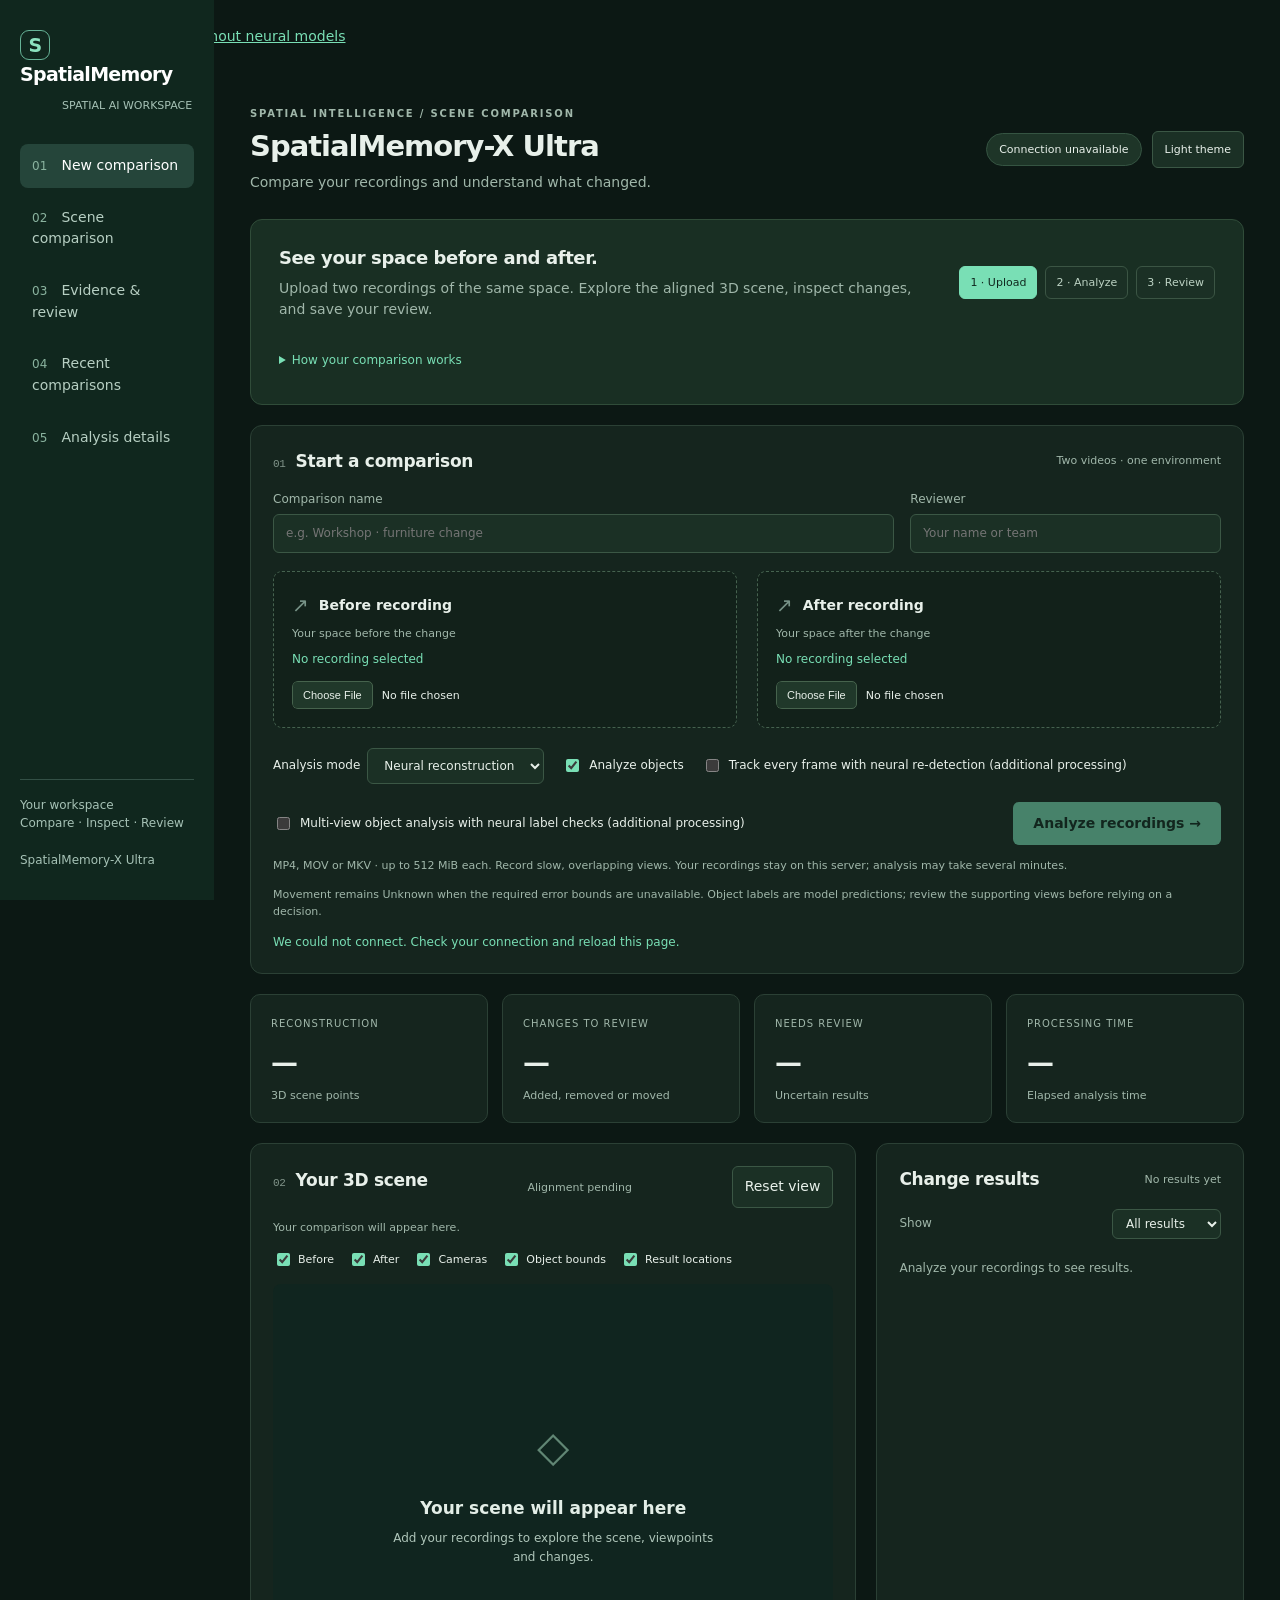
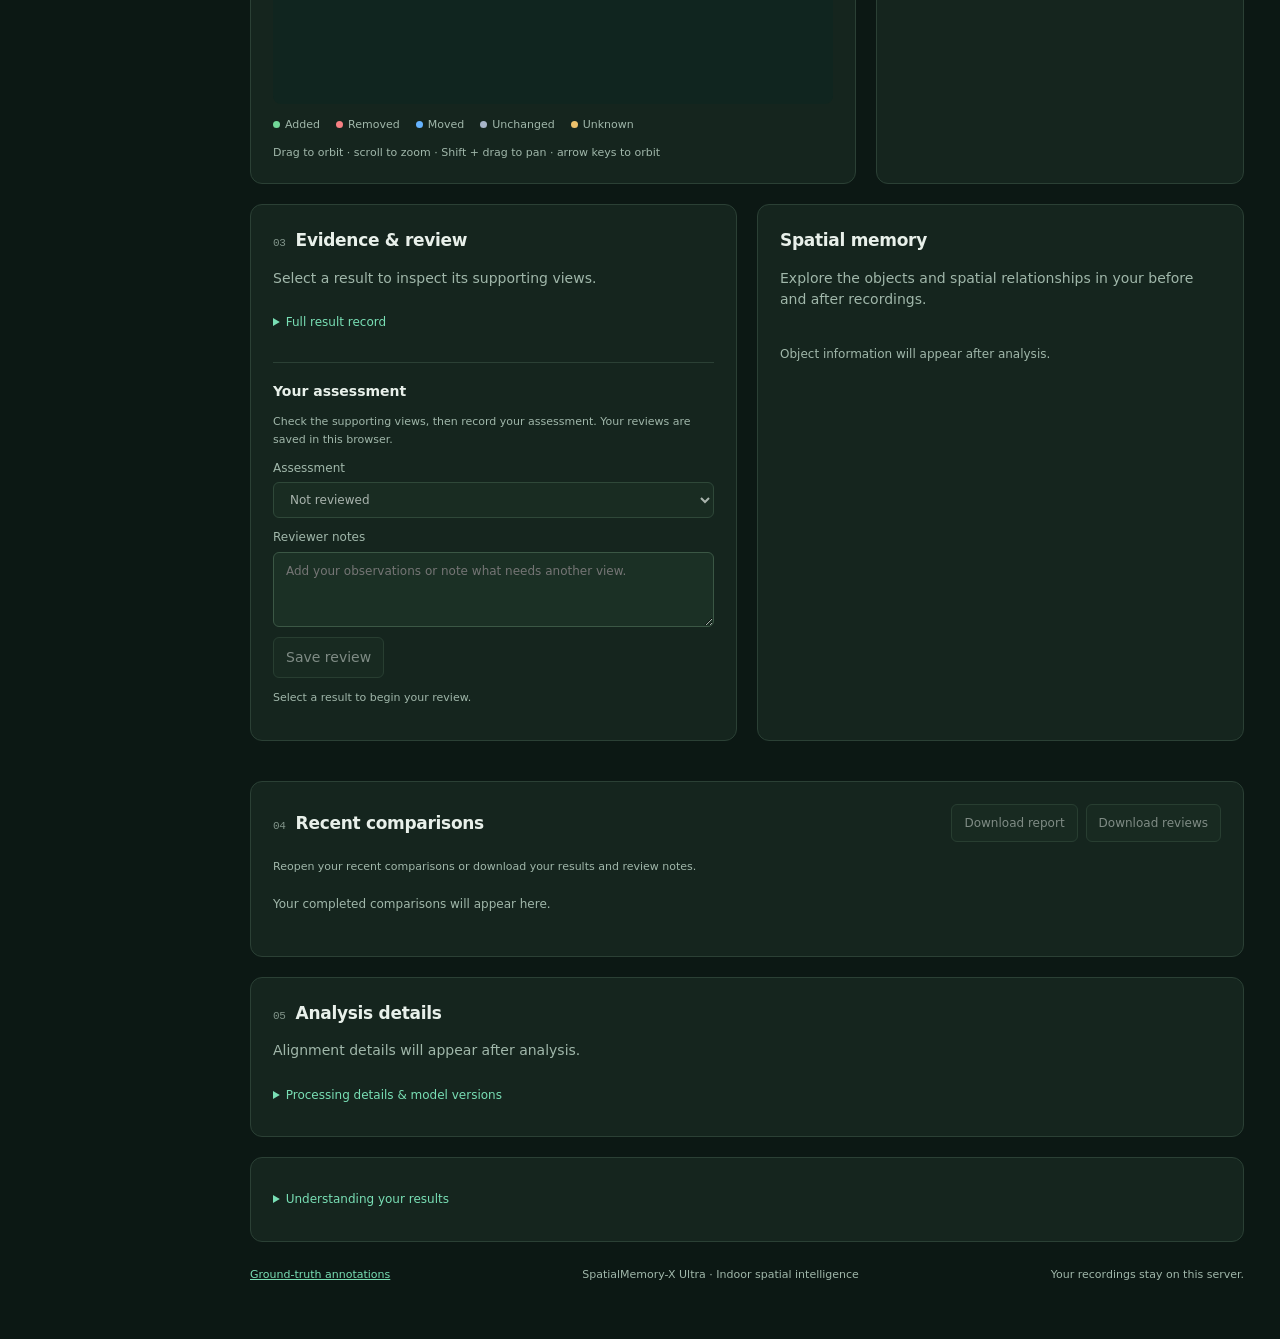
==== commit 3c62a049: "Connect classical video comparison to upload UI and downloadable evidence" ====
--- a/src/spatialmemory/dashboard.html
+++ b/src/spatialmemory/dashboard.html
@@ -926,6 +926,7 @@
     </style>
   </head>
   <body>
+    <p style="padding:12px"><a href="/classical">Compare visual changes without neural models</a></p>
     <a class="skip-link" href="#trial">Skip to your workspace</a>
     <aside class="rail" aria-label="Workspace navigation">
       <div>
@@ -1228,8 +1229,8 @@
         </p>
         <div id="artifactLinks" class="export-group" hidden></div>
         <section id="visualPanel" hidden>
-          <h3>Visual comparison</h3>
-          <p>Optional image-based proposals, separate from verified 3D changes. Runs locally on the analysis server; no vision API key is required.</p>
+          <h3>Visual change findings</h3>
+          <p>Changes visible in the recordings appear here separately from 3D verification. Each finding identifies whether it comes from the model or a manual review.</p>
           <button type="button" id="visualCompare" disabled>Run visual comparison</button>
           <p id="visualStatus" role="status"></p>
           <div id="visualResults"></div>
@@ -1965,14 +1966,36 @@
           if (job !== id) return;
           $("visualStatus").textContent = data.message || data.error || `Visual comparison: ${data.status}`;
           $("visualCompare").disabled = data.status !== "ready";
+          if (data.manual_review) {
+            const heading = document.createElement("h4");
+            heading.textContent = "Manual visual review — 3D location not verified";
+            $("visualResults").append(heading);
+            for (const kind of ["REMOVED", "ADDED", "MOVED"]) {
+              const findings = data.manual_review.findings.filter(f => f.change === kind);
+              const title = document.createElement("p");
+              const label = {REMOVED: "Absent at previous location", ADDED: "Newly visible", MOVED: "Moved"}[kind];
+              title.textContent = `${label}: ${findings.length ? findings.map(f => f.label).join(", ") : "None verified in this review"}`;
+              $("visualResults").append(title);
+              for (const finding of findings) {
+                const detail = document.createElement("p");
+                detail.textContent = `${finding.observation} Before: ${finding.before_frames.join(", ")}. After: ${finding.after_frames.join(", ")}. Source: ${data.manual_review.reviewer}; not an automated prediction.`;
+                $("visualResults").append(detail);
+              }
+            }
+          }
           if (data.result) {
             $("visualStatus").textContent = "Visual model proposals — not verified 3D changes or calibrated confidence.";
+            if (data.result.status === "invalid_structured_output") {
+              const warning = document.createElement("p");
+              warning.textContent = "The visual model did not return valid structured findings. No automated change was accepted. Raw model text follows for review.";
+              $("visualResults").append(warning);
+            }
             if (data.result.narrative) {
               const narrative = document.createElement("p");
               narrative.textContent = data.result.narrative;
               $("visualResults").append(narrative);
             }
-            for (const change of data.result.changes) {
+            for (const change of (data.result.changes || [])) {
               const card = document.createElement("p");
               card.textContent = `${change.label}: ${change.change}. ${change.observation} Visibility: ${change.visibility_evidence} Uncertainty: ${change.uncertainty} Before: ${change.before_frames.join(", ")}; After: ${change.after_frames.join(", ")}`;
               $("visualResults").append(card);
